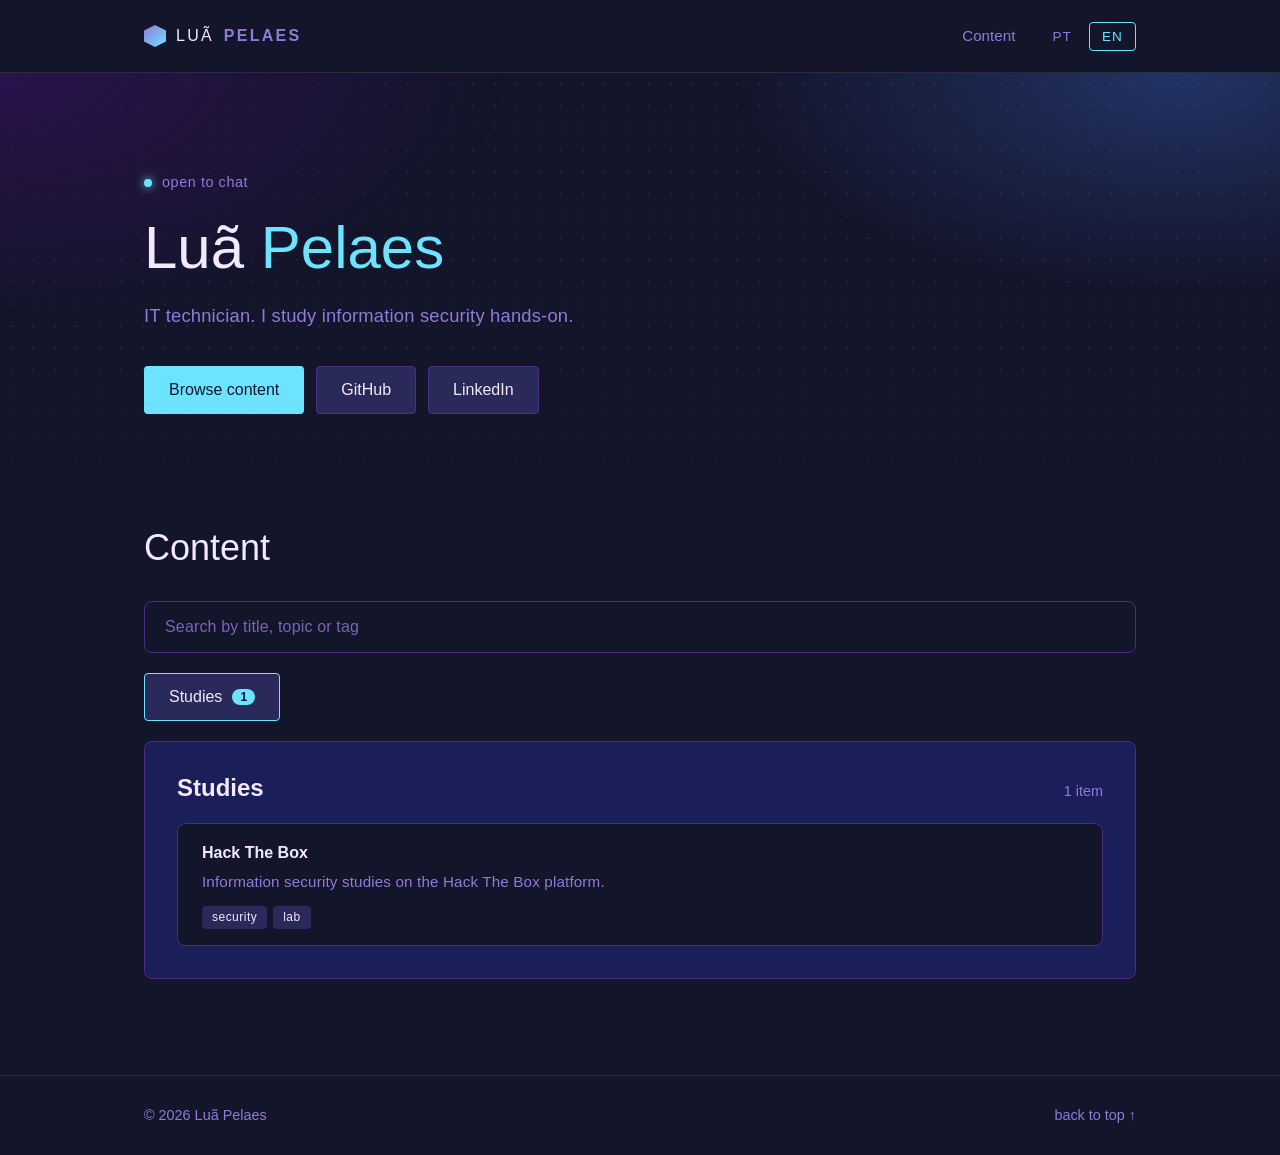
==== index.html @ 7d72aace "Primeira versão do portfólio Co-Authored-By: Claude Sonnet 5.5 <noreply@anthropic.com>" ====
<!doctype html>
<html lang="pt-BR">
<head>
  <meta charset="utf-8">
  <meta name="viewport" content="width=device-width, initial-scale=1">
  <meta name="theme-color" content="#13152a">
  <title>Luã Pelaes</title>
  <meta name="description" content="Luã Pelaes, técnico em TI. Estudos e projetos em tecnologia e segurança.">
  <link rel="stylesheet" href="style.css">
</head>
<body>
  <header class="nav">
    <div class="wrap nav-in">
      <a class="brand" href="#top"><span class="mark" aria-hidden="true"></span>LUÃ <b>PELAES</b></a>
      <nav class="nav-right">
        <a class="nav-link" href="#conteudo" data-i18n="nav_conteudo"></a>
        <div class="lang" role="group" aria-label="Idioma / Language">
          <button type="button" data-lang="pt">PT</button>
          <button type="button" data-lang="en">EN</button>
        </div>
      </nav>
    </div>
  </header>

  <main id="top">
    <section class="hero">
      <div class="wrap">
        <p class="eyebrow"><i></i><span data-i18n="status"></span></p>
        <h1>Luã <em>Pelaes</em></h1>
        <p class="lead" data-i18n="lead"></p>
        <div class="cta">
          <a class="btn btn-primary" href="#conteudo" data-i18n="cta"></a>
          <a class="btn btn-outline" href="https://github.com/luanpelaes18">GitHub</a>
          <a class="btn btn-outline" href="https://www.linkedin.com/in/luanpelaes/">LinkedIn</a>
        </div>
      </div>
    </section>

    <section id="conteudo" class="content">
      <div class="wrap">
        <h2 data-i18n="titulo_conteudo"></h2>
        <label class="search">
          <input id="busca" type="search" data-i18n-placeholder="busca" autocomplete="off">
        </label>
        <div id="abas" class="tabs" role="tablist"></div>
        <div id="painel" class="panel" role="tabpanel"></div>
        <p id="vazio" class="empty" data-i18n="vazio" hidden></p>
      </div>
    </section>
  </main>

  <footer>
    <div class="wrap foot-in">
      <span>© <span id="ano"></span> Luã Pelaes</span>
      <a href="#top" class="up" data-i18n="topo"></a>
    </div>
  </footer>

  <script src="data.js"></script>
  <script src="app.js"></script>
</body>
</html>
---- style.css ----
:root {
  /* Paleta 1: #2B124C #1A1F5A #4B2E83 #8F7BD9 #F2E9FF */
  /* Paleta 2: #13152A #2A2A5A #3F6BD4 #6CE4FF */
  --bg: #13152a;
  --panel: #1a1f5a;
  --inner: #13152a;
  --raised: #2a2a5a;
  --line: #4b2e83;
  --text: #f2e9ff;
  --muted: #8f7bd9;
  --accent: #6ce4ff;
  --accent-line: #6ce4ff;
  --on-accent: #13152a;
  --glow-1: #2b124c;
  --glow-2: #3f6bd4;
  --font: "Neue Haas Grotesk Text Pro", "Helvetica Neue", Helvetica, Arial, sans-serif;
}

* { box-sizing: border-box; }
html { scroll-behavior: smooth; scroll-padding-top: 84px; }

body {
  margin: 0;
  background: var(--bg);
  color: var(--text);
  font: 400 1rem/1.6 var(--font);
}

a { color: inherit; }
.wrap { max-width: 1040px; margin: 0 auto; padding: 0 24px; }

/* barra superior */
.nav {
  position: sticky;
  top: 0;
  z-index: 10;
  background: var(--bg);
  border-bottom: 1px solid rgba(242, 233, 255, .1);
}
.nav-in { display: flex; justify-content: space-between; align-items: center; height: 72px; }

.brand {
  display: inline-flex;
  align-items: center;
  gap: 10px;
  font-weight: 400;
  letter-spacing: .14em;
  text-decoration: none;
}
.brand b { color: var(--muted); font-weight: 700; }
.mark {
  width: 22px;
  height: 22px;
  background: linear-gradient(135deg, var(--muted), var(--accent));
  clip-path: polygon(50% 0, 100% 25%, 100% 75%, 50% 100%, 0 75%, 0 25%);
}

.nav-right { display: flex; align-items: center; gap: 24px; }
.nav-link { color: var(--muted); font-size: .95rem; text-decoration: none; }
.nav-link:hover { color: var(--text); }

.lang { display: inline-flex; gap: 4px; }
.lang button {
  padding: 6px 12px;
  border: 1px solid transparent;
  border-radius: 4px;
  background: transparent;
  color: var(--muted);
  font: 500 .85rem var(--font);
  letter-spacing: .08em;
  cursor: pointer;
}
.lang button:hover { color: var(--text); }
.lang button[aria-pressed="true"] { border-color: var(--accent-line); color: var(--accent); }
button:focus-visible, a:focus-visible, input:focus-visible { outline: 2px solid var(--accent); outline-offset: 2px; }

/* apresentação */
.hero { position: relative; padding: 96px 0 88px; }
.hero::before {
  content: "";
  position: absolute;
  inset: 0;
  background:
    radial-gradient(640px 320px at 92% 0, color-mix(in srgb, var(--glow-2) 35%, transparent), transparent 70%),
    radial-gradient(720px 360px at 0 0, var(--glow-1), transparent 70%),
    radial-gradient(rgba(242, 233, 255, .07) 1px, transparent 1px) 0 0 / 22px 22px;
  -webkit-mask-image: linear-gradient(#000 70%, transparent);
  mask-image: linear-gradient(#000 70%, transparent);
  pointer-events: none;
}
.hero > .wrap { position: relative; }

.eyebrow { display: inline-flex; align-items: center; gap: 10px; margin: 0 0 20px; color: var(--muted); font-size: .9rem; letter-spacing: .04em; }
.eyebrow i { width: 8px; height: 8px; border-radius: 50%; background: var(--accent); box-shadow: 0 0 10px var(--accent); }

h1 { margin: 0 0 20px; font-size: clamp(2.5rem, 7vw, 3.75rem); font-weight: 400; line-height: 1.1; }
h1 em { color: var(--accent); font-style: normal; }
.lead { max-width: 36rem; margin: 0 0 36px; color: var(--muted); font-size: 1.15rem; letter-spacing: .01em; }

.cta { display: flex; flex-wrap: wrap; gap: 12px; }
.btn {
  display: inline-flex;
  align-items: center;
  height: 48px;
  padding: 0 24px;
  border: 1px solid transparent;
  border-radius: 4px;
  font-weight: 500;
  text-decoration: none;
  transition: background .15s, border-color .15s, color .15s;
}
.btn-primary { background: var(--accent); color: var(--on-accent); }
.btn-primary:hover { background: var(--text); }
.btn-outline { border-color: var(--line); background: var(--raised); }
.btn-outline:hover { border-color: var(--accent-line); color: var(--accent); }

/* conteúdo */
.content { padding: 24px 0 96px; }
h2 { margin: 0 0 32px; font-size: 2.25rem; font-weight: 500; line-height: 1.2; }

.search input {
  width: 100%;
  height: 52px;
  padding: 0 20px;
  margin-bottom: 20px;
  border: 1px solid var(--line);
  border-radius: 8px;
  background: var(--inner);
  color: var(--text);
  font: inherit;
  letter-spacing: .01em;
}
.search input::placeholder { color: var(--muted); opacity: .8; }

.tabs { display: flex; flex-wrap: wrap; gap: 10px; margin-bottom: 20px; }
.tab {
  display: inline-flex;
  align-items: center;
  gap: 10px;
  height: 48px;
  padding: 0 24px;
  border: 1px solid var(--line);
  border-radius: 4px;
  background: var(--panel);
  color: var(--text);
  font: 500 1rem var(--font);
  cursor: pointer;
  transition: border-color .15s, background .15s;
}
.tab:hover { border-color: var(--muted); }
.tab[aria-selected="true"] { border-color: var(--accent-line); background: var(--raised); }
.tab small { padding: 1px 8px; border-radius: 999px; background: var(--inner); color: var(--muted); font-size: .75rem; font-weight: 700; }
.tab[aria-selected="true"] small { background: var(--accent); color: var(--on-accent); }

.panel { padding: 32px; border: 1px solid var(--line); border-radius: 8px; background: var(--panel); }
.panel[hidden] { display: none; }
.panel-head { display: flex; justify-content: space-between; align-items: baseline; gap: 16px; margin-bottom: 20px; }
.panel-head h3 { margin: 0; font-size: 1.5rem; font-weight: 700; line-height: 1.2; }
.panel-head span { color: var(--muted); font-size: .9rem; }

.itens { display: grid; gap: 12px; margin: 0; padding: 0; list-style: none; }
.item {
  display: grid;
  grid-template-columns: 1fr auto;
  gap: 4px 24px;
  padding: 16px 24px;
  border: 1px solid var(--line);
  border-radius: 8px;
  background: var(--inner);
  transition: border-color .15s;
}
.item:hover { border-color: var(--accent-line); }
.item-titulo { font-weight: 700; text-decoration: none; }
.item-titulo:hover { color: var(--accent); }
.item-data { color: var(--muted); font-size: .85rem; white-space: nowrap; }
.item-desc { grid-column: 1 / -1; margin: 0; color: var(--muted); font-size: .95rem; letter-spacing: .01em; }

.tags { grid-column: 1 / -1; display: flex; flex-wrap: wrap; gap: 6px; margin: 8px 0 0; padding: 0; list-style: none; }
.tags li { padding: 2px 10px; border-radius: 4px; background: var(--raised); color: var(--text); font-size: .75rem; letter-spacing: .04em; }

.empty { padding: 32px 0; text-align: center; color: var(--muted); }

footer { border-top: 1px solid rgba(242, 233, 255, .1); color: var(--muted); font-size: .9rem; }
.foot-in { display: flex; justify-content: space-between; padding-top: 28px; padding-bottom: 28px; }
.up { text-decoration: none; }
.up:hover { color: var(--accent); }

@media (max-width: 560px) {
  .hero { padding: 64px 0 56px; }
  .nav-link { display: none; }
  .panel { padding: 20px; }
  .item { grid-template-columns: 1fr; padding: 16px; }
  .btn { flex: 1 1 100%; justify-content: center; }
  .panel-head { flex-direction: column; gap: 4px; }
}
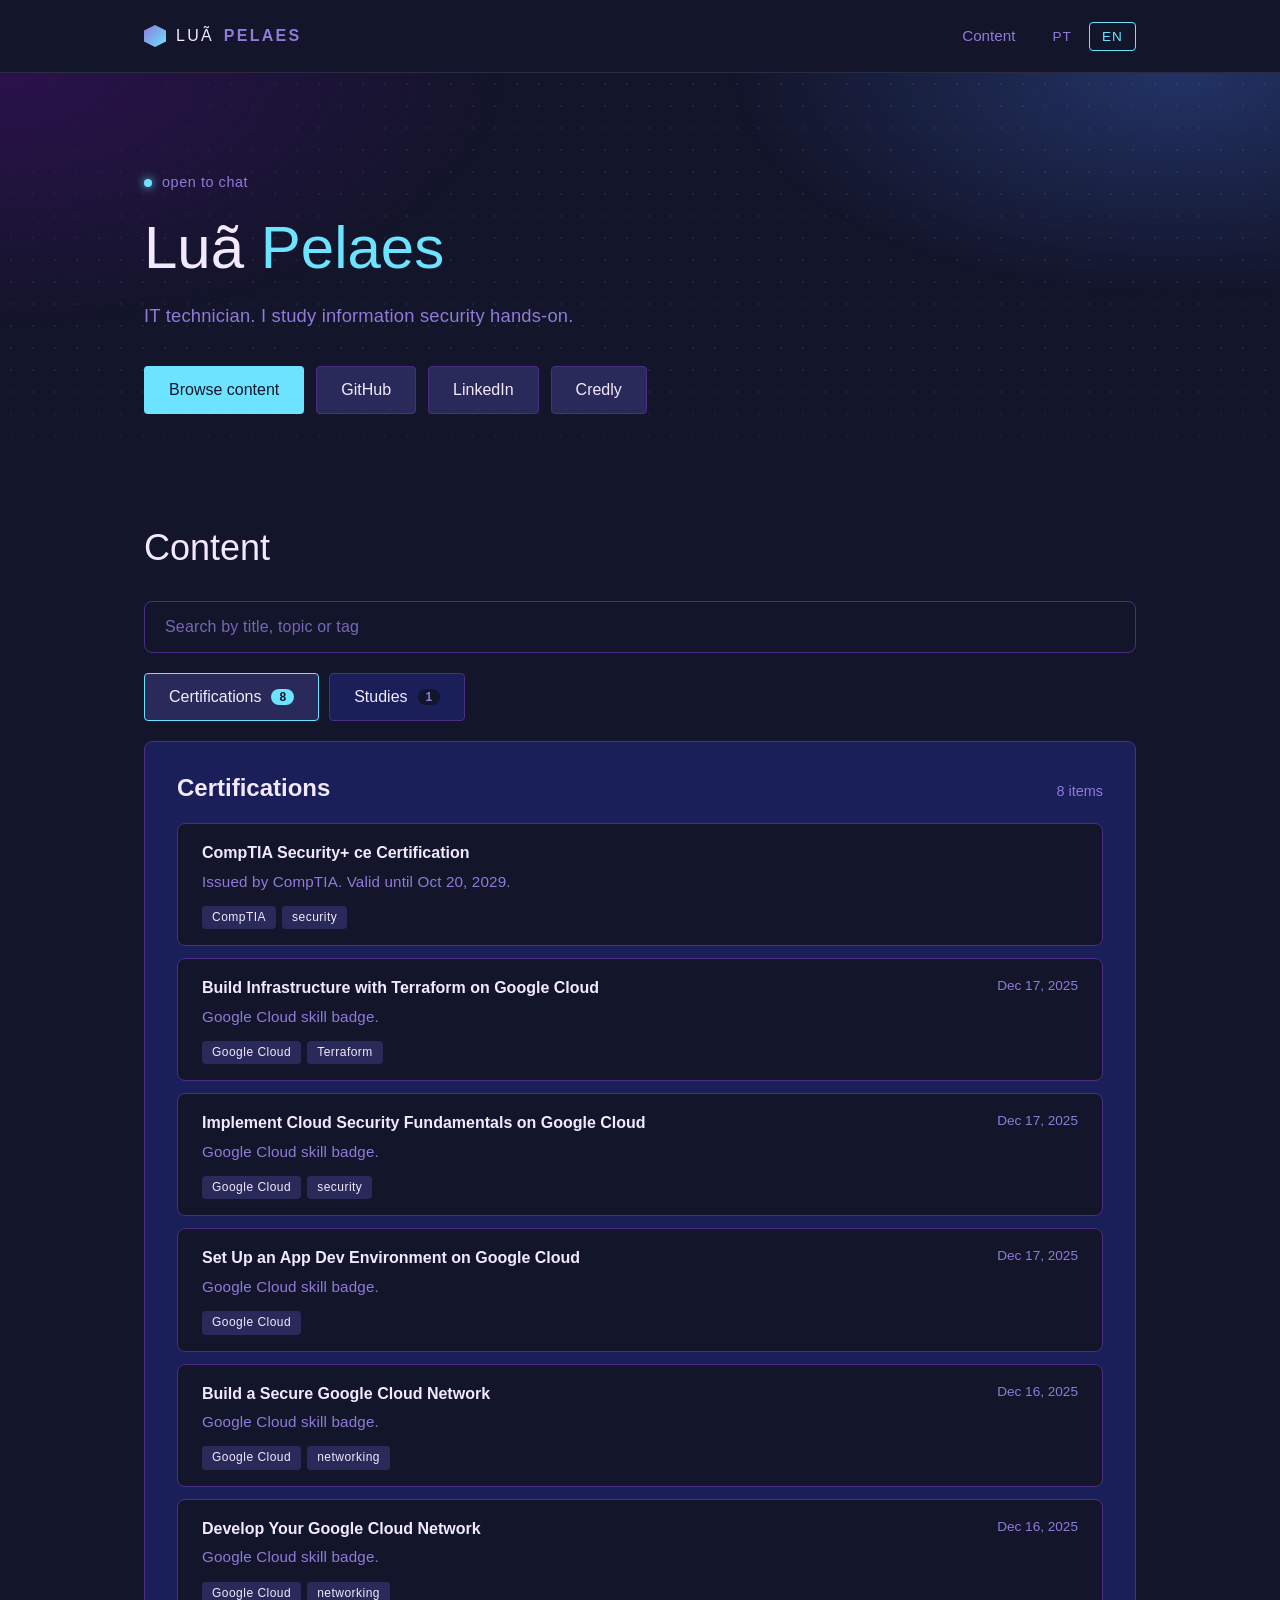
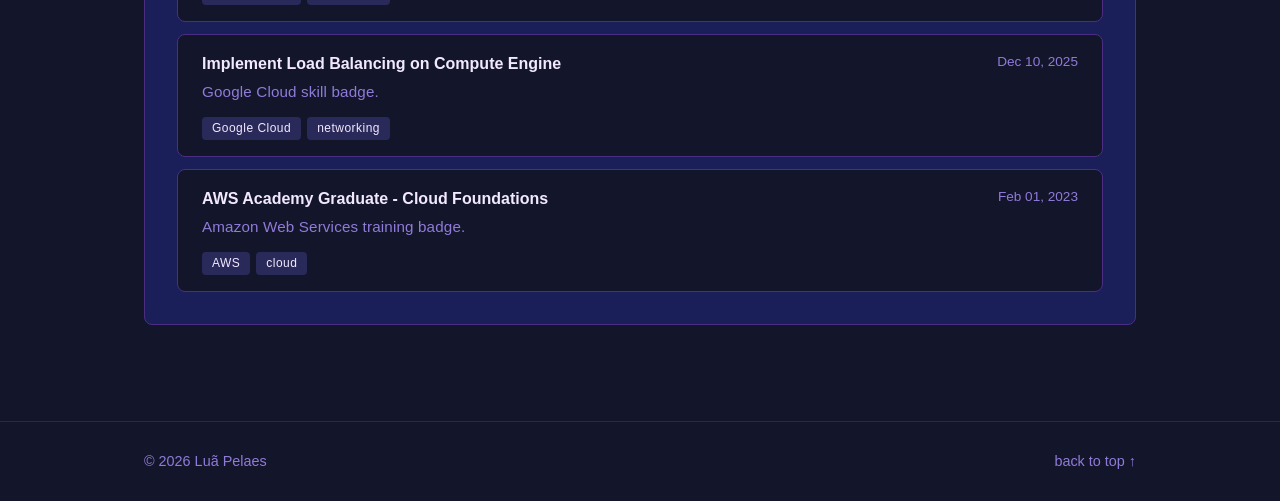
==== commit 73c507b6: "Adiciona botão do perfil no Credly Co-Authored-By: Claude Sonnet 5.5 <noreply@anthropic.com>" ====
--- a/index.html
+++ b/index.html
@@ -32,6 +32,7 @@
           <a class="btn btn-primary" href="#conteudo" data-i18n="cta"></a>
           <a class="btn btn-outline" href="https://github.com/luanpelaes18">GitHub</a>
           <a class="btn btn-outline" href="https://www.linkedin.com/in/luanpelaes/">LinkedIn</a>
+          <a class="btn btn-outline" href="https://www.credly.com/users/lua-kristian-araujo-pelaes/badges/credly">Credly</a>
         </div>
       </div>
     </section>
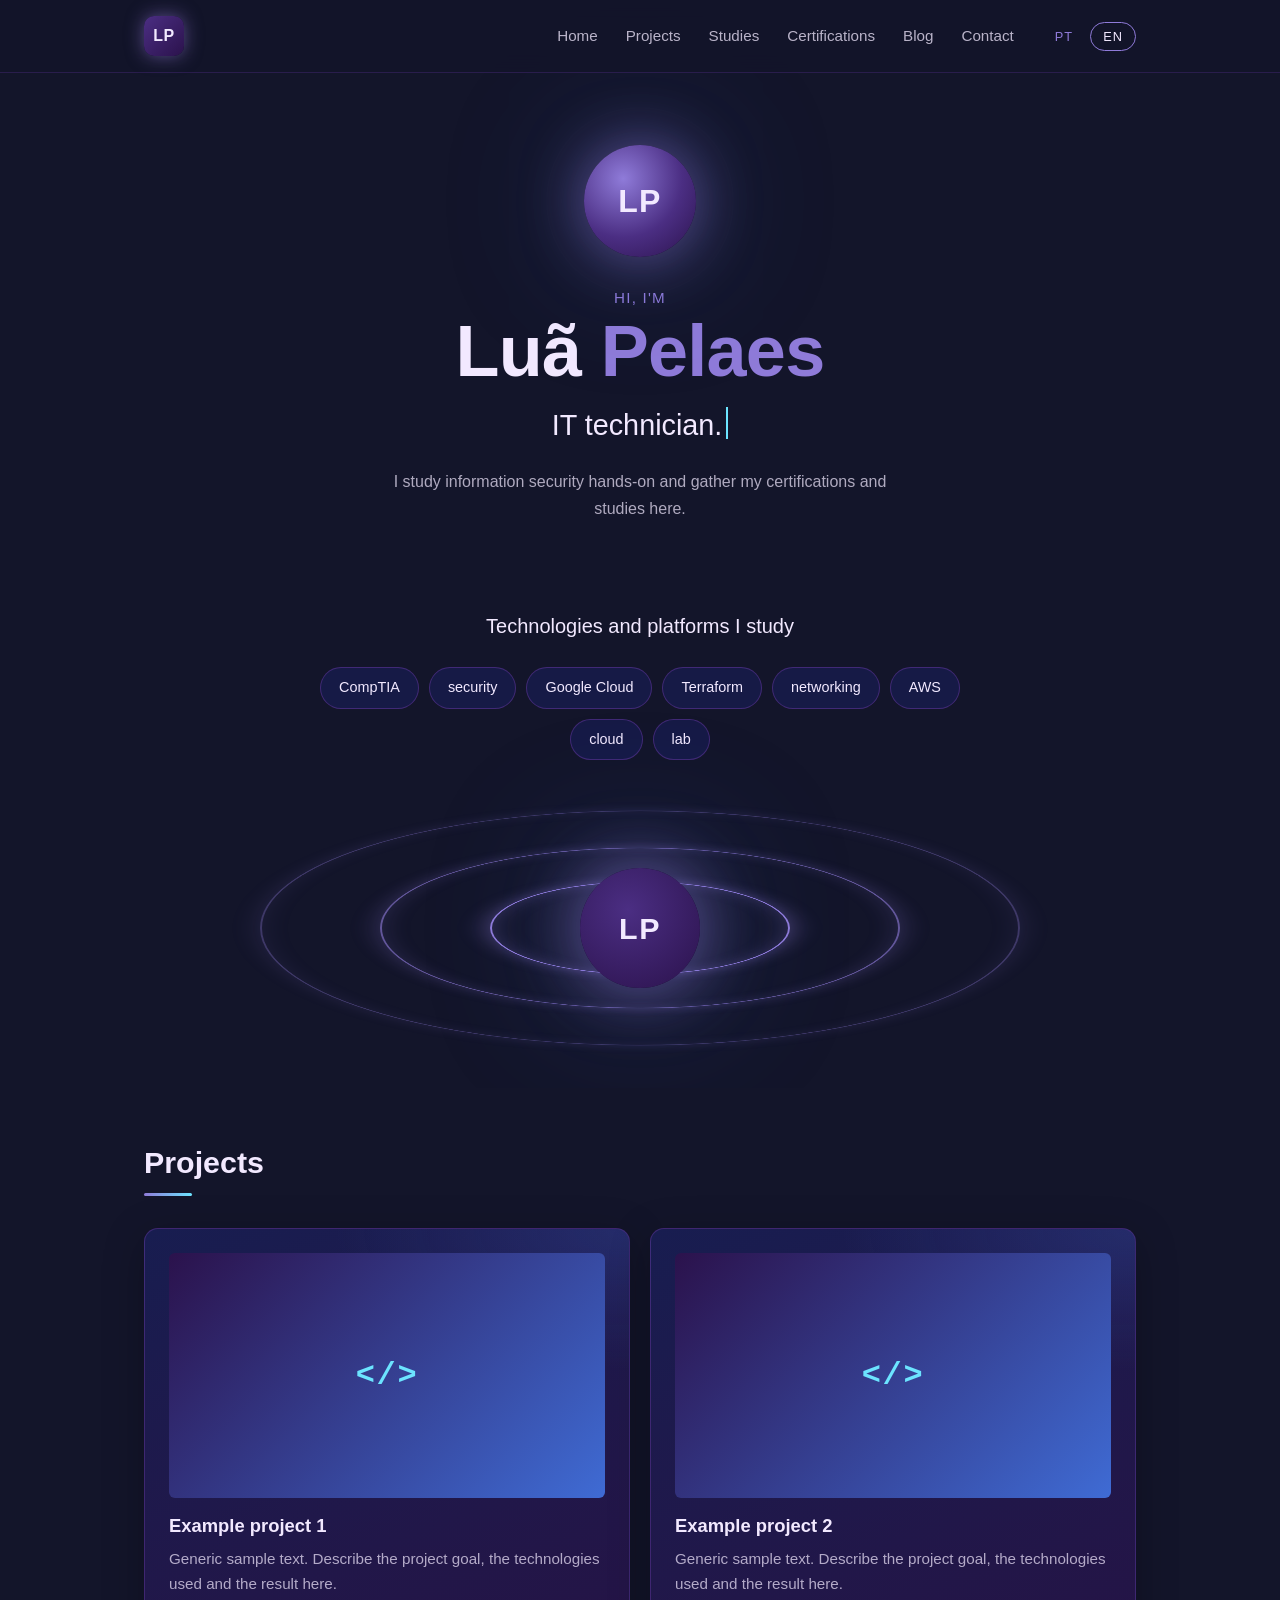
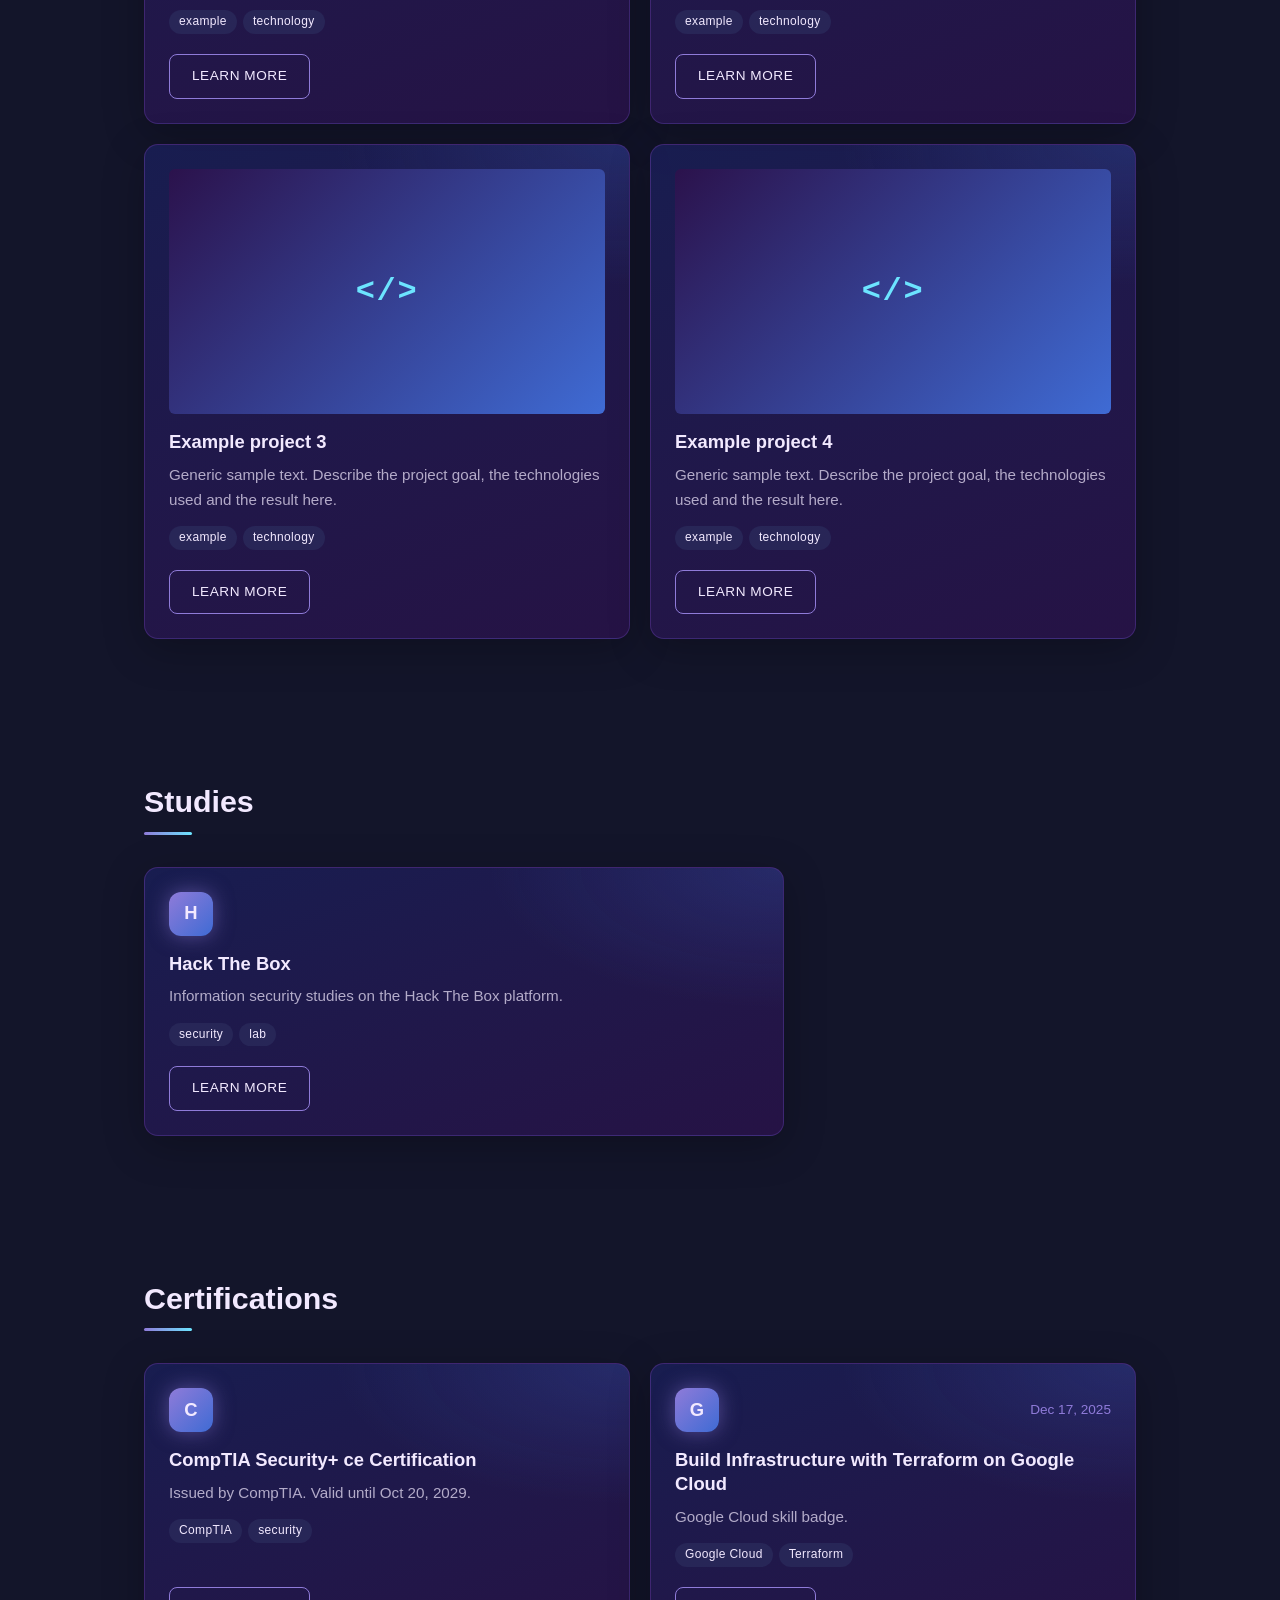
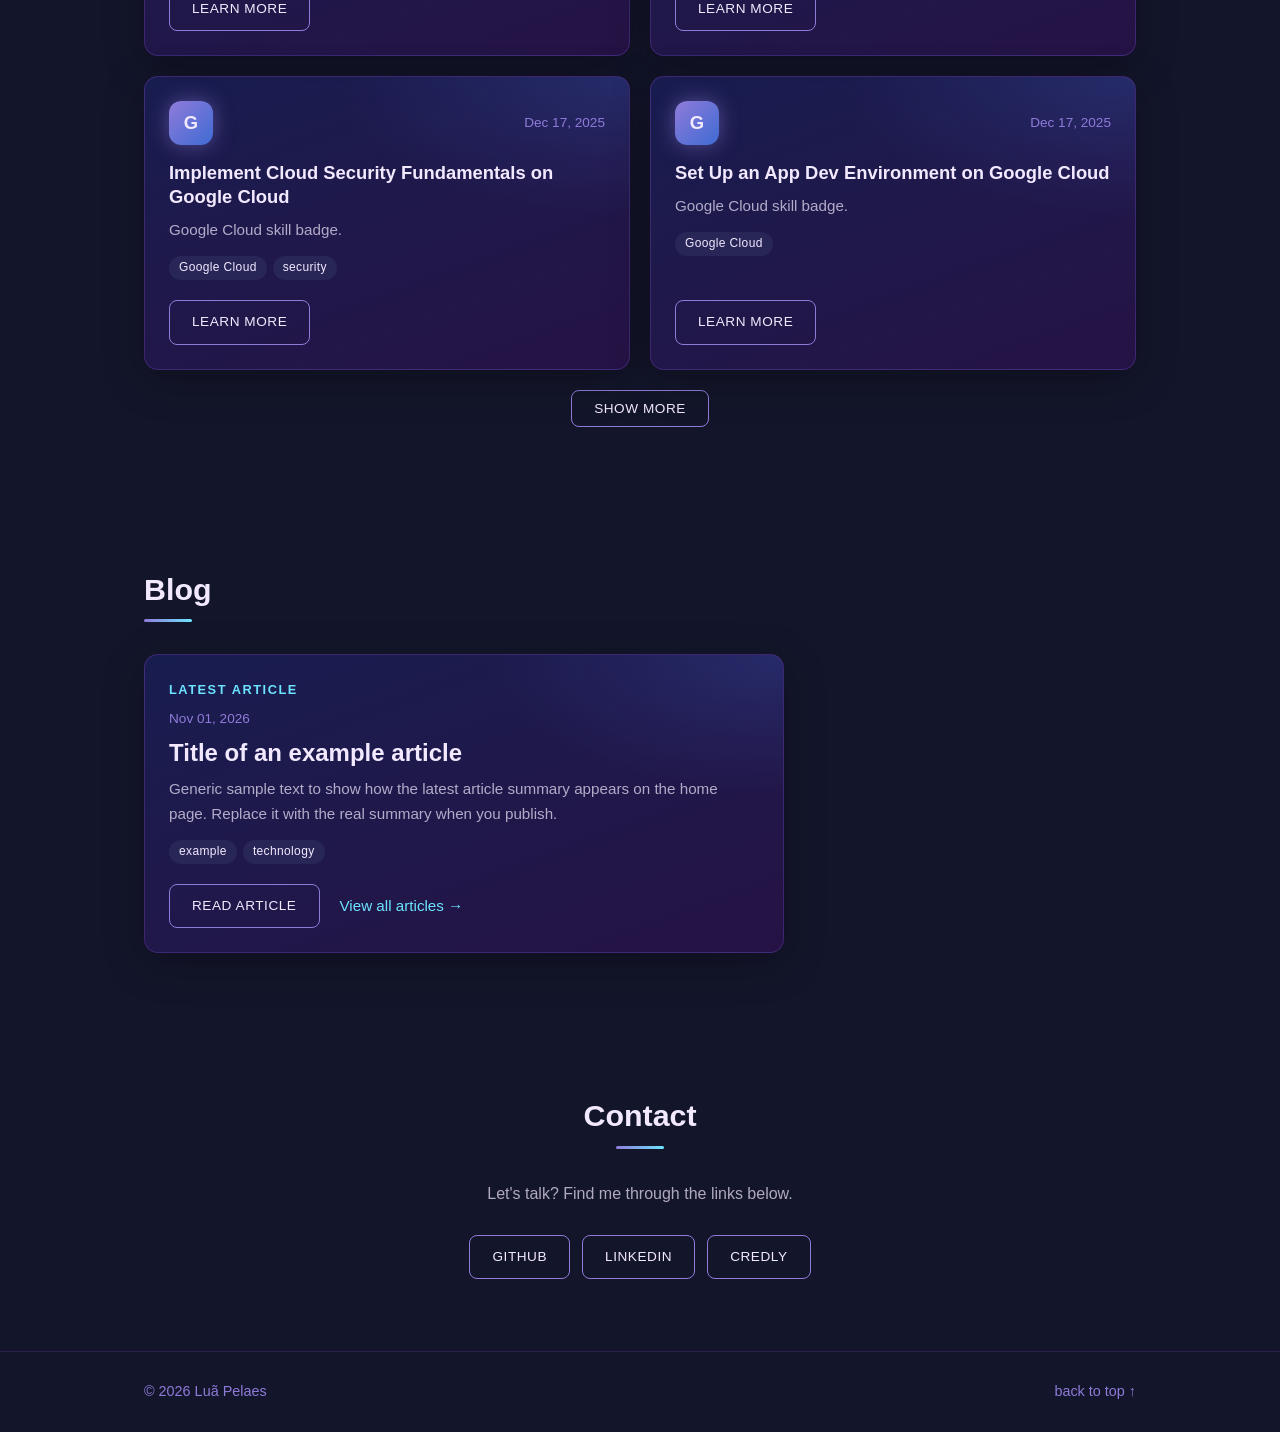
==== commit f6454f44: "v2: novo layout, blog, projetos e certificados em 4 itens Co-Authored-By: Claude Sonnet 5.5 <noreply" ====
--- a/index.html
+++ b/index.html
@@ -5,15 +5,21 @@
   <meta name="viewport" content="width=device-width, initial-scale=1">
   <meta name="theme-color" content="#13152a">
   <title>Luã Pelaes</title>
-  <meta name="description" content="Luã Pelaes, técnico em TI. Estudos e projetos em tecnologia e segurança.">
+  <meta name="description" content="Luã Pelaes, técnico em TI. Certificados, estudos e projetos em tecnologia e segurança.">
   <link rel="stylesheet" href="style.css">
+  <link rel="stylesheet" href="extras.css">
 </head>
 <body>
   <header class="nav">
     <div class="wrap nav-in">
-      <a class="brand" href="#top"><span class="mark" aria-hidden="true"></span>LUÃ <b>PELAES</b></a>
+      <a class="brand" href="#inicio" aria-label="Luã Pelaes"><span class="logo">LP</span></a>
       <nav class="nav-right">
-        <a class="nav-link" href="#conteudo" data-i18n="nav_conteudo"></a>
+        <a href="#inicio" data-i18n="nav_inicio"></a>
+        <a href="#projetos" data-i18n="nav_projetos"></a>
+        <a href="#estudos" data-i18n="nav_estudos"></a>
+        <a href="#certificados" data-i18n="nav_certificados"></a>
+        <a href="blog.html" data-i18n="nav_blog"></a>
+        <a href="#contato" data-i18n="nav_contato"></a>
         <div class="lang" role="group" aria-label="Idioma / Language">
           <button type="button" data-lang="pt">PT</button>
           <button type="button" data-lang="en">EN</button>
@@ -22,30 +28,61 @@
     </div>
   </header>
 
-  <main id="top">
-    <section class="hero">
-      <div class="wrap">
-        <p class="eyebrow"><i></i><span data-i18n="status"></span></p>
-        <h1>Luã <em>Pelaes</em></h1>
-        <p class="lead" data-i18n="lead"></p>
-        <div class="cta">
-          <a class="btn btn-primary" href="#conteudo" data-i18n="cta"></a>
-          <a class="btn btn-outline" href="https://github.com/luanpelaes18">GitHub</a>
-          <a class="btn btn-outline" href="https://www.linkedin.com/in/luanpelaes/">LinkedIn</a>
-          <a class="btn btn-outline" href="https://www.credly.com/users/lua-kristian-araujo-pelaes/badges/credly">Credly</a>
-        </div>
+  <main>
+    <section id="inicio" class="hero">
+      <div class="avatar" aria-hidden="true"><span>LP</span></div>
+      <p class="hello" data-i18n="ola"></p>
+      <h1>Luã <em>Pelaes</em></h1>
+      <p class="role"><span data-i18n="cargo"></span><i class="cursor" aria-hidden="true"></i></p>
+      <p class="lead" data-i18n="lead"></p>
+    </section>
+
+    <section id="tecnologias" class="stack">
+      <p class="stack-title" data-i18n="tecnologias"></p>
+      <ul id="lista-tecnologias" class="chips"></ul>
+      <div class="orbit" aria-hidden="true">
+        <i class="ring r1"></i><i class="ring r2"></i><i class="ring r3"></i>
+        <span class="core">LP</span>
       </div>
     </section>
 
-    <section id="conteudo" class="content">
+    <section id="projetos" class="section">
       <div class="wrap">
-        <h2 data-i18n="titulo_conteudo"></h2>
-        <label class="search">
-          <input id="busca" type="search" data-i18n-placeholder="busca" autocomplete="off">
-        </label>
-        <div id="abas" class="tabs" role="tablist"></div>
-        <div id="painel" class="panel" role="tabpanel"></div>
-        <p id="vazio" class="empty" data-i18n="vazio" hidden></p>
+        <h2 data-i18n-grupo="projetos"></h2>
+        <div class="cards" data-grupo="projetos"></div>
+      </div>
+    </section>
+
+    <section id="estudos" class="section">
+      <div class="wrap">
+        <h2 data-i18n-grupo="estudos"></h2>
+        <div class="features" data-grupo="estudos"></div>
+      </div>
+    </section>
+
+    <section id="certificados" class="section">
+      <div class="wrap">
+        <h2 data-i18n-grupo="certificados"></h2>
+        <div class="cards" data-grupo="certificados"></div>
+      </div>
+    </section>
+
+    <section id="blog" class="section">
+      <div class="wrap">
+        <h2 data-i18n="blog_titulo"></h2>
+        <div id="ultimo-artigo" class="features"></div>
+      </div>
+    </section>
+
+    <section id="contato" class="section contact">
+      <div class="wrap">
+        <h2 data-i18n="contato_titulo"></h2>
+        <p class="contact-text" data-i18n="contato_texto"></p>
+        <div class="cta">
+          <a class="btn" href="https://github.com/luanpelaes18">GitHub</a>
+          <a class="btn" href="https://www.linkedin.com/in/luanpelaes/">LinkedIn</a>
+          <a class="btn" href="https://www.credly.com/users/lua-kristian-araujo-pelaes/badges/credly">Credly</a>
+        </div>
       </div>
     </section>
   </main>
@@ -53,11 +90,13 @@
   <footer>
     <div class="wrap foot-in">
       <span>© <span id="ano"></span> Luã Pelaes</span>
-      <a href="#top" class="up" data-i18n="topo"></a>
+      <a href="#inicio" class="up" data-i18n="topo"></a>
     </div>
   </footer>
 
   <script src="data.js"></script>
+  <script src="posts.js"></script>
+  <script src="common.js"></script>
   <script src="app.js"></script>
 </body>
 </html>
--- a/style.css
+++ b/style.css
@@ -1,19 +1,24 @@
+/* Paleta 1: #2B124C #1A1F5A #4B2E83 #8F7BD9 #F2E9FF */
+/* Paleta 2: #13152A #2A2A5A #3F6BD4 #6CE4FF */
 :root {
-  /* Paleta 1: #2B124C #1A1F5A #4B2E83 #8F7BD9 #F2E9FF */
-  /* Paleta 2: #13152A #2A2A5A #3F6BD4 #6CE4FF */
   --bg: #13152a;
-  --panel: #1a1f5a;
-  --inner: #13152a;
+  --deep: #2b124c;
+  --indigo: #1a1f5a;
   --raised: #2a2a5a;
   --line: #4b2e83;
+  --violet: #8f7bd9;
+  --blue: #3f6bd4;
+  --cyan: #6ce4ff;
   --text: #f2e9ff;
-  --muted: #8f7bd9;
-  --accent: #6ce4ff;
-  --accent-line: #6ce4ff;
-  --on-accent: #13152a;
-  --glow-1: #2b124c;
-  --glow-2: #3f6bd4;
-  --font: "Neue Haas Grotesk Text Pro", "Helvetica Neue", Helvetica, Arial, sans-serif;
+  --font: "Helvetica Neue", Helvetica, Arial, sans-serif;
+
+  /* aliases usados pelo extras.css (compartilhado entre as duas paletas) */
+  --x-accent: var(--cyan);
+  --x-muted: var(--violet);
+  --x-line: var(--line);
+  --x-soft: color-mix(in srgb, var(--text) 70%, transparent);
+  --x-surface: color-mix(in srgb, var(--indigo) 60%, transparent);
+  --x-thumb: linear-gradient(135deg, var(--deep), var(--blue));
 }
 
 * { box-sizing: border-box; }
@@ -21,175 +26,233 @@
 
 body {
   margin: 0;
-  background: var(--bg);
+  background:
+    radial-gradient(900px 600px at 50% -10%, color-mix(in srgb, var(--deep) 90%, transparent), transparent 70%),
+    var(--bg);
   color: var(--text);
-  font: 400 1rem/1.6 var(--font);
+  font: 400 1rem/1.65 var(--font);
 }
 
 a { color: inherit; }
 .wrap { max-width: 1040px; margin: 0 auto; padding: 0 24px; }
-
-/* barra superior */
+button:focus-visible, a:focus-visible { outline: 2px solid var(--cyan); outline-offset: 3px; }
+
+/* navegação */
 .nav {
   position: sticky;
   top: 0;
   z-index: 10;
-  background: var(--bg);
-  border-bottom: 1px solid rgba(242, 233, 255, .1);
+  background: color-mix(in srgb, var(--bg) 85%, transparent);
+  backdrop-filter: blur(10px);
+  border-bottom: 1px solid color-mix(in srgb, var(--line) 40%, transparent);
 }
 .nav-in { display: flex; justify-content: space-between; align-items: center; height: 72px; }
 
-.brand {
-  display: inline-flex;
-  align-items: center;
-  gap: 10px;
-  font-weight: 400;
-  letter-spacing: .14em;
-  text-decoration: none;
-}
-.brand b { color: var(--muted); font-weight: 700; }
-.mark {
-  width: 22px;
-  height: 22px;
-  background: linear-gradient(135deg, var(--muted), var(--accent));
-  clip-path: polygon(50% 0, 100% 25%, 100% 75%, 50% 100%, 0 75%, 0 25%);
-}
-
-.nav-right { display: flex; align-items: center; gap: 24px; }
-.nav-link { color: var(--muted); font-size: .95rem; text-decoration: none; }
-.nav-link:hover { color: var(--text); }
+.logo {
+  display: grid;
+  place-items: center;
+  width: 40px;
+  height: 40px;
+  border-radius: 10px;
+  background: linear-gradient(135deg, var(--line), var(--deep));
+  box-shadow: 0 0 18px color-mix(in srgb, var(--violet) 55%, transparent);
+  font-weight: 700;
+  letter-spacing: .04em;
+}
+.brand { text-decoration: none; }
+
+.nav-right { display: flex; align-items: center; gap: 28px; }
+.nav-right > a { color: color-mix(in srgb, var(--text) 75%, transparent); font-size: .95rem; text-decoration: none; }
+.nav-right > a:hover { color: var(--cyan); }
 
 .lang { display: inline-flex; gap: 4px; }
 .lang button {
   padding: 6px 12px;
   border: 1px solid transparent;
-  border-radius: 4px;
+  border-radius: 999px;
   background: transparent;
-  color: var(--muted);
-  font: 500 .85rem var(--font);
+  color: var(--violet);
+  font: 500 .8rem var(--font);
   letter-spacing: .08em;
   cursor: pointer;
 }
-.lang button:hover { color: var(--text); }
-.lang button[aria-pressed="true"] { border-color: var(--accent-line); color: var(--accent); }
-button:focus-visible, a:focus-visible, input:focus-visible { outline: 2px solid var(--accent); outline-offset: 2px; }
+.lang button[aria-pressed="true"] { border-color: var(--violet); color: var(--text); }
 
 /* apresentação */
-.hero { position: relative; padding: 96px 0 88px; }
-.hero::before {
+.hero { max-width: 760px; margin: 0 auto; padding: 72px 24px 88px; text-align: center; }
+
+.avatar {
+  position: relative;
+  display: grid;
+  place-items: center;
+  width: 112px;
+  height: 112px;
+  margin: 0 auto 28px;
+  border-radius: 50%;
+  background: radial-gradient(circle at 35% 30%, var(--violet), var(--line) 55%, var(--deep));
+  box-shadow: 0 0 60px color-mix(in srgb, var(--violet) 60%, transparent), 0 0 140px color-mix(in srgb, var(--blue) 35%, transparent);
+  font-size: 2rem;
+  font-weight: 700;
+  letter-spacing: .04em;
+}
+
+.hello { margin: 0 0 4px; color: var(--violet); font-size: .95rem; letter-spacing: .08em; text-transform: uppercase; }
+h1 { margin: 0 0 12px; font-size: clamp(2.6rem, 8vw, 4.5rem); font-weight: 600; line-height: 1.05; letter-spacing: -.01em; }
+h1 em { color: var(--violet); font-style: normal; }
+
+.role { margin: 0 0 20px; font-size: clamp(1.3rem, 3.5vw, 1.8rem); }
+.cursor {
+  display: inline-block;
+  width: 2px;
+  height: 1.1em;
+  margin-left: 4px;
+  vertical-align: -.15em;
+  background: var(--cyan);
+  animation: piscar 1.1s steps(1) infinite;
+}
+@keyframes piscar { 50% { opacity: 0; } }
+
+.lead { max-width: 34rem; margin: 0 auto; color: color-mix(in srgb, var(--text) 70%, transparent); }
+
+/* seções */
+.section { padding: 72px 0; }
+h2 { margin: 0 0 32px; font-size: 1.9rem; font-weight: 600; line-height: 1.2; }
+h2::after {
   content: "";
-  position: absolute;
-  inset: 0;
+  display: block;
+  width: 48px;
+  height: 3px;
+  margin-top: 12px;
+  border-radius: 2px;
+  background: linear-gradient(90deg, var(--violet), var(--cyan));
+}
+
+.cards { display: grid; gap: 20px; grid-template-columns: repeat(2, 1fr); }
+.card {
+  position: relative;
+  display: flex;
+  flex-direction: column;
+  align-items: flex-start;
+  padding: 24px;
+  border: 1px solid color-mix(in srgb, var(--line) 70%, transparent);
+  border-radius: 14px;
   background:
-    radial-gradient(640px 320px at 92% 0, color-mix(in srgb, var(--glow-2) 35%, transparent), transparent 70%),
-    radial-gradient(720px 360px at 0 0, var(--glow-1), transparent 70%),
-    radial-gradient(rgba(242, 233, 255, .07) 1px, transparent 1px) 0 0 / 22px 22px;
-  -webkit-mask-image: linear-gradient(#000 70%, transparent);
-  mask-image: linear-gradient(#000 70%, transparent);
-  pointer-events: none;
-}
-.hero > .wrap { position: relative; }
-
-.eyebrow { display: inline-flex; align-items: center; gap: 10px; margin: 0 0 20px; color: var(--muted); font-size: .9rem; letter-spacing: .04em; }
-.eyebrow i { width: 8px; height: 8px; border-radius: 50%; background: var(--accent); box-shadow: 0 0 10px var(--accent); }
-
-h1 { margin: 0 0 20px; font-size: clamp(2.5rem, 7vw, 3.75rem); font-weight: 400; line-height: 1.1; }
-h1 em { color: var(--accent); font-style: normal; }
-.lead { max-width: 36rem; margin: 0 0 36px; color: var(--muted); font-size: 1.15rem; letter-spacing: .01em; }
-
-.cta { display: flex; flex-wrap: wrap; gap: 12px; }
+    radial-gradient(420px 200px at 100% 0, color-mix(in srgb, var(--blue) 22%, transparent), transparent 70%),
+    linear-gradient(160deg, color-mix(in srgb, var(--indigo) 80%, transparent), color-mix(in srgb, var(--deep) 80%, transparent));
+  box-shadow: 0 10px 40px rgba(0, 0, 0, .25);
+  transition: transform .2s, border-color .2s, box-shadow .2s;
+}
+.card:hover {
+  transform: translateY(-3px);
+  border-color: var(--violet);
+  box-shadow: 0 14px 50px color-mix(in srgb, var(--violet) 25%, transparent);
+}
+
+.card-top { display: flex; justify-content: space-between; align-items: center; width: 100%; margin-bottom: 16px; }
+.badge {
+  display: grid;
+  place-items: center;
+  width: 44px;
+  height: 44px;
+  border-radius: 12px;
+  background: linear-gradient(135deg, var(--violet), var(--blue));
+  box-shadow: 0 0 20px color-mix(in srgb, var(--violet) 50%, transparent);
+  font-weight: 700;
+  font-size: 1.15rem;
+}
+.card-date { color: var(--violet); font-size: .85rem; }
+
+.card h3 { margin: 0 0 8px; font-size: 1.15rem; font-weight: 600; line-height: 1.3; }
+.card-desc { margin: 0 0 14px; color: color-mix(in srgb, var(--text) 70%, transparent); font-size: .95rem; }
+
+.tags { display: flex; flex-wrap: wrap; gap: 6px; margin: 0 0 20px; padding: 0; list-style: none; }
+.tags li { padding: 2px 10px; border-radius: 999px; background: color-mix(in srgb, var(--raised) 80%, transparent); font-size: .75rem; letter-spacing: .03em; }
+
 .btn {
   display: inline-flex;
   align-items: center;
-  height: 48px;
-  padding: 0 24px;
-  border: 1px solid transparent;
-  border-radius: 4px;
+  padding: 10px 22px;
+  border: 1px solid var(--violet);
+  border-radius: 8px;
+  background: transparent;
+  font-size: .85rem;
   font-weight: 500;
+  letter-spacing: .04em;
   text-decoration: none;
-  transition: background .15s, border-color .15s, color .15s;
-}
-.btn-primary { background: var(--accent); color: var(--on-accent); }
-.btn-primary:hover { background: var(--text); }
-.btn-outline { border-color: var(--line); background: var(--raised); }
-.btn-outline:hover { border-color: var(--accent-line); color: var(--accent); }
-
-/* conteúdo */
-.content { padding: 24px 0 96px; }
-h2 { margin: 0 0 32px; font-size: 2.25rem; font-weight: 500; line-height: 1.2; }
-
-.search input {
-  width: 100%;
-  height: 52px;
-  padding: 0 20px;
-  margin-bottom: 20px;
-  border: 1px solid var(--line);
-  border-radius: 8px;
-  background: var(--inner);
-  color: var(--text);
-  font: inherit;
-  letter-spacing: .01em;
-}
-.search input::placeholder { color: var(--muted); opacity: .8; }
-
-.tabs { display: flex; flex-wrap: wrap; gap: 10px; margin-bottom: 20px; }
-.tab {
-  display: inline-flex;
-  align-items: center;
-  gap: 10px;
-  height: 48px;
-  padding: 0 24px;
-  border: 1px solid var(--line);
-  border-radius: 4px;
-  background: var(--panel);
-  color: var(--text);
-  font: 500 1rem var(--font);
-  cursor: pointer;
-  transition: border-color .15s, background .15s;
-}
-.tab:hover { border-color: var(--muted); }
-.tab[aria-selected="true"] { border-color: var(--accent-line); background: var(--raised); }
-.tab small { padding: 1px 8px; border-radius: 999px; background: var(--inner); color: var(--muted); font-size: .75rem; font-weight: 700; }
-.tab[aria-selected="true"] small { background: var(--accent); color: var(--on-accent); }
-
-.panel { padding: 32px; border: 1px solid var(--line); border-radius: 8px; background: var(--panel); }
-.panel[hidden] { display: none; }
-.panel-head { display: flex; justify-content: space-between; align-items: baseline; gap: 16px; margin-bottom: 20px; }
-.panel-head h3 { margin: 0; font-size: 1.5rem; font-weight: 700; line-height: 1.2; }
-.panel-head span { color: var(--muted); font-size: .9rem; }
-
-.itens { display: grid; gap: 12px; margin: 0; padding: 0; list-style: none; }
-.item {
-  display: grid;
-  grid-template-columns: 1fr auto;
-  gap: 4px 24px;
-  padding: 16px 24px;
-  border: 1px solid var(--line);
-  border-radius: 8px;
-  background: var(--inner);
-  transition: border-color .15s;
-}
-.item:hover { border-color: var(--accent-line); }
-.item-titulo { font-weight: 700; text-decoration: none; }
-.item-titulo:hover { color: var(--accent); }
-.item-data { color: var(--muted); font-size: .85rem; white-space: nowrap; }
-.item-desc { grid-column: 1 / -1; margin: 0; color: var(--muted); font-size: .95rem; letter-spacing: .01em; }
-
-.tags { grid-column: 1 / -1; display: flex; flex-wrap: wrap; gap: 6px; margin: 8px 0 0; padding: 0; list-style: none; }
-.tags li { padding: 2px 10px; border-radius: 4px; background: var(--raised); color: var(--text); font-size: .75rem; letter-spacing: .04em; }
-
-.empty { padding: 32px 0; text-align: center; color: var(--muted); }
-
-footer { border-top: 1px solid rgba(242, 233, 255, .1); color: var(--muted); font-size: .9rem; }
+  text-transform: uppercase;
+  transition: background .15s, color .15s, border-color .15s;
+}
+.btn:hover { background: var(--cyan); border-color: var(--cyan); color: var(--bg); }
+.card .btn { margin-top: auto; }
+
+/* tecnologias e órbita */
+.stack { position: relative; padding: 24px 24px 0; text-align: center; overflow: hidden; }
+.stack-title { margin: 0 0 24px; font-size: 1.25rem; }
+.chips { display: flex; flex-wrap: wrap; justify-content: center; gap: 10px; max-width: 720px; margin: 0 auto; padding: 0; list-style: none; }
+.chips li {
+  padding: 8px 18px;
+  border: 1px solid color-mix(in srgb, var(--line) 80%, transparent);
+  border-radius: 999px;
+  background: color-mix(in srgb, var(--indigo) 60%, transparent);
+  font-size: .9rem;
+}
+
+.orbit { position: relative; height: 320px; margin-top: 8px; }
+.ring {
+  position: absolute;
+  left: 50%;
+  top: 50%;
+  border: 2px solid var(--violet);
+  border-radius: 50%;
+  transform: translate(-50%, -50%) rotateX(72deg);
+  box-shadow: 0 0 30px color-mix(in srgb, var(--violet) 45%, transparent), inset 0 0 30px color-mix(in srgb, var(--violet) 30%, transparent);
+}
+.r1 { width: 300px; height: 300px; }
+.r2 { width: 520px; height: 520px; opacity: .65; }
+.r3 { width: 760px; height: 760px; opacity: .35; }
+.core {
+  position: absolute;
+  left: 50%;
+  top: 50%;
+  display: grid;
+  place-items: center;
+  width: 120px;
+  height: 120px;
+  border-radius: 50%;
+  background: radial-gradient(circle at 40% 35%, var(--line), var(--deep));
+  box-shadow: 0 0 70px color-mix(in srgb, var(--violet) 70%, transparent), 0 0 160px color-mix(in srgb, var(--blue) 40%, transparent);
+  font-size: 1.9rem;
+  font-weight: 700;
+  letter-spacing: .05em;
+  transform: translate(-50%, -50%);
+}
+
+/* estudos */
+.features { display: grid; gap: 20px; }
+.features .card { max-width: 640px; }
+
+/* contato */
+.contact { text-align: center; }
+.contact h2::after { margin-left: auto; margin-right: auto; }
+.contact-text { margin: 0 0 28px; color: color-mix(in srgb, var(--text) 70%, transparent); }
+.cta { display: flex; flex-wrap: wrap; justify-content: center; gap: 12px; }
+
+footer { border-top: 1px solid color-mix(in srgb, var(--line) 40%, transparent); color: var(--violet); font-size: .9rem; }
 .foot-in { display: flex; justify-content: space-between; padding-top: 28px; padding-bottom: 28px; }
 .up { text-decoration: none; }
-.up:hover { color: var(--accent); }
-
-@media (max-width: 560px) {
-  .hero { padding: 64px 0 56px; }
-  .nav-link { display: none; }
-  .panel { padding: 20px; }
-  .item { grid-template-columns: 1fr; padding: 16px; }
-  .btn { flex: 1 1 100%; justify-content: center; }
-  .panel-head { flex-direction: column; gap: 4px; }
-}
+.up:hover { color: var(--cyan); }
+
+@media (prefers-reduced-motion: reduce) {
+  .cursor { animation: none; }
+  .card { transition: none; }
+}
+
+@media (max-width: 760px) {
+  .nav-right > a { display: none; }
+  .cards { grid-template-columns: 1fr; }
+  .section { padding: 48px 0; }
+  .orbit { height: 240px; }
+  .r1 { width: 220px; height: 220px; }
+  .r2 { width: 380px; height: 380px; }
+  .r3 { width: 560px; height: 560px; }
+}
--- a/extras.css
+++ b/extras.css
@@ -0,0 +1,72 @@
+/* Estilos de projetos, último artigo e blog. Usa só os aliases --x-* de cada paleta. */
+
+/* rodapé sempre no fim da tela, mesmo em páginas curtas (evita o fundo repetir) */
+body { min-height: 100vh; display: flex; flex-direction: column; background-repeat: no-repeat; }
+main { flex: 1; }
+footer { margin-top: auto; }
+
+/* ordem da home: o bloco de tecnologias vem logo após a apresentação */
+.stack { padding-top: 0; }
+.stack + .section { padding-top: 56px; }
+
+/* projetos */
+.thumb {
+  display: grid;
+  place-items: center;
+  width: 100%;
+  aspect-ratio: 16 / 9;
+  margin-bottom: 16px;
+  overflow: hidden;
+  border-radius: 6px;
+  background: var(--x-thumb);
+  color: var(--x-accent);
+  font: 700 2rem ui-monospace, "Cascadia Code", Consolas, monospace;
+  letter-spacing: .05em;
+}
+.thumb img { width: 100%; height: 100%; object-fit: cover; }
+.card-date-solo { display: block; margin-bottom: 6px; }
+
+/* botão "Ver mais" no fim de uma lista de cards */
+.mais-btn { grid-column: 1 / -1; justify-self: center; color: var(--text); cursor: pointer; font-family: inherit; }
+
+/* último artigo e lista do blog */
+.kicker { margin: 0 0 8px; color: var(--x-accent); font-size: .8rem; font-weight: 700; letter-spacing: .12em; text-transform: uppercase; }
+.card-post { max-width: 760px; }
+.card-post h3 { font-size: 1.5rem; }
+.card-actions { display: flex; flex-wrap: wrap; align-items: center; gap: 20px; margin-top: auto; }
+.link-seta { color: var(--x-accent); font-size: .95rem; text-decoration: none; }
+.link-seta:hover { text-decoration: underline; }
+
+/* página do blog */
+.blog-page { padding-top: 56px; padding-bottom: 96px; }
+.blog-head h1 { margin: 0 0 12px; font-size: clamp(2.2rem, 6vw, 3.25rem); font-weight: 600; line-height: 1.1; }
+.blog-head[hidden] { display: none; }
+.lead-left { max-width: 36rem; margin: 0 0 40px; color: var(--x-soft); }
+.post-list { display: grid; gap: 20px; }
+.post-list .card-post { max-width: none; }
+.post-list .card-post h3 a { text-decoration: none; }
+.post-list .card-post h3 a:hover { color: var(--x-accent); }
+.post-meta { margin: 0 0 8px; color: var(--x-muted); font-size: .85rem; }
+
+/* artigo */
+.post { max-width: 720px; margin-top: 24px; }
+.post h1 { margin: 0 0 12px; font-size: clamp(2rem, 5vw, 2.75rem); font-weight: 600; line-height: 1.15; }
+.post .tags { margin: 0 0 32px; }
+.post-corpo { color: var(--text); font-size: 1.05rem; line-height: 1.8; }
+.post-corpo p { margin: 0 0 20px; color: var(--x-soft); }
+.post-corpo h2 { margin: 40px 0 16px; font-size: 1.5rem; }
+.post-corpo h2::after { display: none; }
+.post-corpo h3 { margin: 32px 0 12px; font-size: 1.2rem; }
+.post-corpo ul { margin: 0 0 20px; padding-left: 22px; color: var(--x-soft); }
+.post-corpo li { margin-bottom: 6px; }
+.post-corpo a { color: var(--x-accent); }
+.post-corpo strong { color: var(--text); }
+.post-corpo code { padding: 1px 6px; border-radius: 4px; background: var(--x-surface); font: .9em ui-monospace, "Cascadia Code", Consolas, monospace; }
+.post-corpo pre { margin: 0 0 24px; padding: 16px 20px; overflow-x: auto; border: 1px solid var(--x-line); border-radius: 8px; background: var(--x-surface); }
+.post-corpo pre code { padding: 0; background: none; }
+
+.empty { padding: 32px 0; color: var(--x-soft); }
+
+@media (max-width: 760px) {
+  .stack + .section { padding-top: 40px; }
+}
